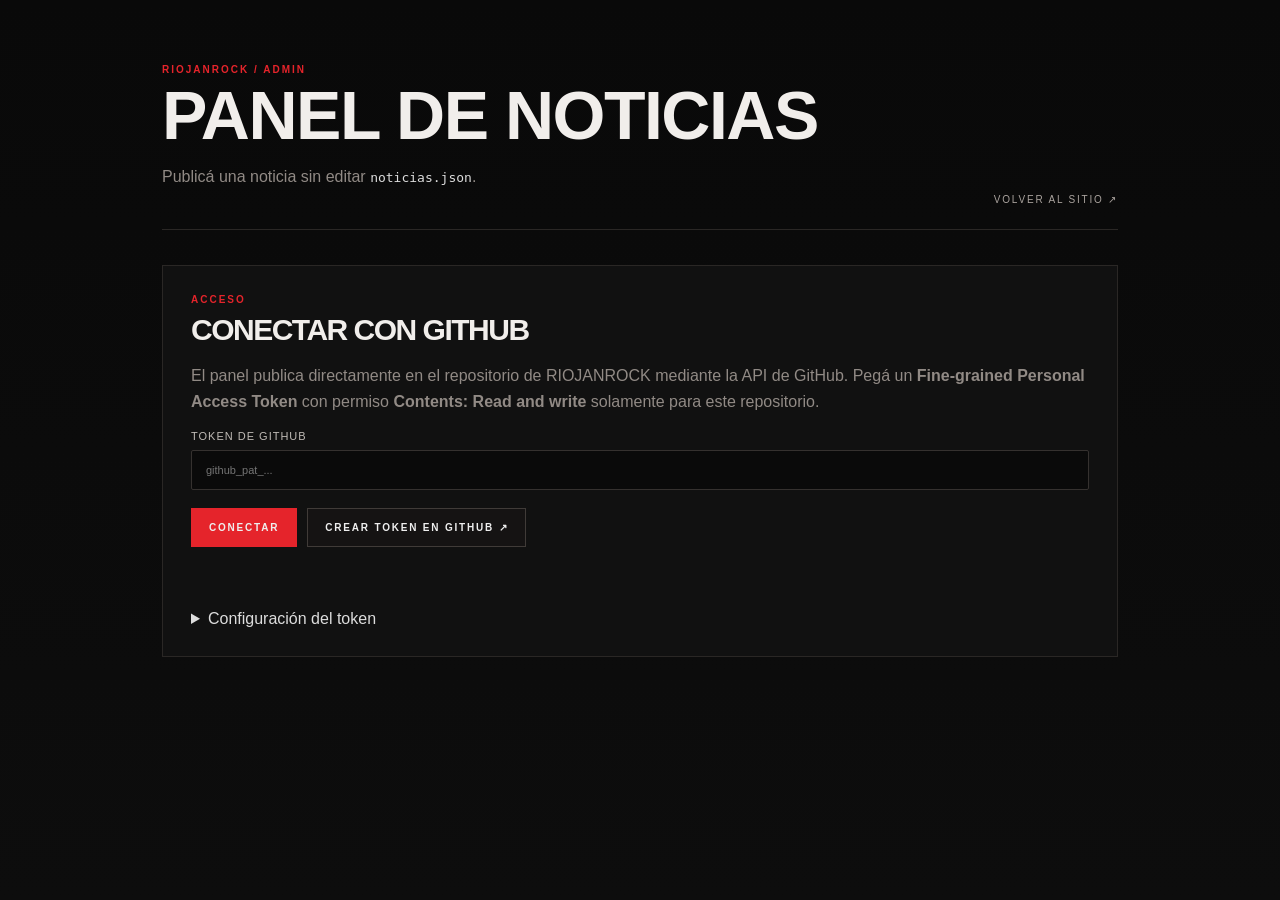
==== admin/index.html @ 0f3c1708 "Panel de Noticias" ====
<!DOCTYPE html>
<html lang="es">
<head>
  <meta charset="UTF-8">
  <meta name="viewport" content="width=device-width, initial-scale=1.0">
  <meta name="robots" content="noindex,nofollow,noarchive">
  <title>ADMIN · RIOJANROCK</title>
  <link rel="stylesheet" href="admin.css">
</head>
<body>
  <main class="admin-shell">
    <header class="admin-head">
      <div>
        <div class="eyebrow">RIOJANROCK / ADMIN</div>
        <h1>Panel de noticias</h1>
        <p>Publicá una noticia sin editar <code>noticias.json</code>.</p>
      </div>
      <a href="../index.html" class="back-link">VOLVER AL SITIO ↗</a>
    </header>

    <section id="loginView" class="panel">
      <div class="panel-label">ACCESO</div>
      <h2>Conectar con GitHub</h2>
      <p class="muted">
        El panel publica directamente en el repositorio de RIOJANROCK mediante
        la API de GitHub. Pegá un <strong>Fine-grained Personal Access Token</strong>
        con permiso <strong>Contents: Read and write</strong> solamente para este repositorio.
      </p>

      <label>
        Token de GitHub
        <input id="token" type="password" autocomplete="off" spellcheck="false"
          placeholder="github_pat_..." />
      </label>

      <div class="actions">
        <button id="connectBtn" class="btn primary">CONECTAR</button>
        <a
          href="https://github.com/settings/personal-access-tokens/fine-grained"
          target="_blank" rel="noopener"
          class="btn ghost"
        >CREAR TOKEN EN GITHUB ↗</a>
      </div>

      <div id="loginStatus" class="status" role="status" aria-live="polite"></div>

      <details class="help">
        <summary>Configuración del token</summary>
        <ol>
          <li>Resource owner: <strong>DGJavierVazquez</strong>.</li>
          <li>Repository access: <strong>Only select repositories</strong>.</li>
          <li>Seleccioná: <strong>riojanrock-v24</strong>.</li>
          <li>Repository permissions → <strong>Contents: Read and write</strong>.</li>
        </ol>
        <p>El token no se guarda en el código del sitio. Mientras uses el panel queda en la memoria de esta pestaña.</p>
      </details>
    </section>

    <section id="adminView" class="panel hidden">
      <div class="toolbar">
        <div>
          <div class="panel-label">NUEVA NOTICIA</div>
          <h2>Publicar</h2>
        </div>
        <button id="logoutBtn" class="btn ghost small">CERRAR SESIÓN</button>
      </div>

      <form id="newsForm" novalidate>
        <div class="grid two">
          <label>
            Título *
            <input id="title" name="title" required maxlength="120"
              placeholder="Ej.: Cadena Perpetua llega a La Rioja">
          </label>

          <label>
            Categoría *
            <select id="category" name="category" required>
              <option value="RECITALES">RECITALES</option>
              <option value="BANDAS">BANDAS</option>
              <option value="LANZAMIENTOS">LANZAMIENTOS</option>
              <option value="ENTREVISTAS">ENTREVISTAS</option>
              <option value="SESIONES">SESIONES</option>
              <option value="CULTURA ROCK">CULTURA ROCK</option>
              <option value="NOVEDADES">NOVEDADES</option>
            </select>
          </label>
        </div>

        <div class="grid two">
          <label>
            Fecha *
            <input id="date" name="date" type="date" required>
          </label>

          <label>
            Imagen *
            <input id="image" name="image" type="file" accept="image/jpeg,image/png,image/webp" required>
            <span class="field-help">Se optimiza automáticamente para la web.</span>
          </label>
        </div>

        <label>
          Bajada *
          <textarea id="excerpt" name="excerpt" rows="3" maxlength="260" required
            placeholder="El texto breve que aparecerá en la portada."></textarea>
        </label>

        <label>
          Texto de la noticia *
          <textarea id="body" name="body" rows="10" required
            placeholder="Escribí un párrafo por bloque. Dejá una línea en blanco entre párrafos."></textarea>
        </label>

        <label>
          Fuente
          <input id="source" name="source" maxlength="160" value="RIOJANROCK"
            placeholder="Ej.: RIOJANROCK / comunicado de la banda / flyer oficial">
        </label>

        <div class="preview-wrap">
          <div class="panel-label">VISTA PREVIA</div>
          <div class="preview">
            <img id="previewImage" alt="Vista previa" hidden>
            <div id="previewPlaceholder">Seleccioná una imagen para previsualizarla.</div>
            <div class="preview-copy">
              <div id="previewMeta">NOVEDADES · FECHA</div>
              <h3 id="previewTitle">Título de la noticia</h3>
              <p id="previewExcerpt">La bajada aparecerá acá.</p>
            </div>
          </div>
        </div>

        <div class="actions">
          <button id="publishBtn" type="submit" class="btn primary">PUBLICAR NOTICIA</button>
          <button id="clearBtn" type="button" class="btn ghost">LIMPIAR</button>
        </div>

        <div id="publishStatus" class="status" role="status" aria-live="polite"></div>
      </form>

      <div class="notice">
        <strong>Qué ocurre al publicar:</strong>
        la imagen y el archivo de noticias se escriben en GitHub. Después GitHub Pages
        reconstruye el sitio y la noticia pasa a formar parte de la portada.
      </div>
    </section>
  </main>

  <script src="admin.js"></script>
</body>
</html>
---- admin/admin.css ----
*{box-sizing:border-box}
:root{--bg:#0a0a0a;--panel:#111;--line:#2a2725;--text:#f1eeeb;--muted:#918a85;--red:#e5242b;--green:#25d366}
html{background:var(--bg)}
body{margin:0;background:linear-gradient(180deg,#090909 0%,#0d0d0d 100%);color:var(--text);font-family:Arial,Helvetica,sans-serif;min-height:100vh}
.admin-shell{max-width:1000px;margin:0 auto;padding:64px 22px 100px}
.admin-head{display:flex;justify-content:space-between;gap:25px;align-items:flex-end;margin-bottom:35px;padding-bottom:24px;border-bottom:1px solid var(--line)}
.eyebrow,.panel-label{font-size:10px;letter-spacing:2px;text-transform:uppercase;color:var(--red);font-weight:700}
.admin-head h1,.panel h2{margin:8px 0 8px;text-transform:uppercase;letter-spacing:-1.5px}
.admin-head h1{font-size:clamp(38px,6vw,68px);line-height:.95}
.panel h2{font-size:30px}
.admin-head p,.muted{color:var(--muted);line-height:1.6}
.back-link{color:#aaa39e;text-decoration:none;font-size:10px;letter-spacing:1.8px}
.panel{background:rgba(18,18,18,.92);border:1px solid var(--line);padding:28px}
.hidden{display:none}
label{display:block;font-size:11px;letter-spacing:1px;text-transform:uppercase;color:#c0bbb6;margin-bottom:18px}
input,select,textarea{display:block;width:100%;margin-top:8px;background:#0a0a0a;border:1px solid #35312f;color:var(--text);border-radius:2px;padding:13px 14px;font:inherit;text-transform:none;letter-spacing:0}
input:focus,select:focus,textarea:focus{outline:2px solid rgba(229,36,43,.35);border-color:var(--red)}
textarea{resize:vertical;line-height:1.6}
.grid{display:grid;gap:16px}
.grid.two{grid-template-columns:1fr 1fr}
.field-help{display:block;margin-top:7px;color:#6e6863;font-size:10px;letter-spacing:.2px;text-transform:none}
.actions{display:flex;gap:10px;flex-wrap:wrap;align-items:center;margin-top:8px}
.btn{border:1px solid #403b38;background:#151313;color:#eee;text-decoration:none;padding:13px 17px;font-size:10px;letter-spacing:1.8px;font-weight:700;cursor:pointer;display:inline-flex;align-items:center;justify-content:center}
.btn.primary{background:var(--red);border-color:var(--red)}
.btn.ghost:hover{background:#1b1716}
.btn.small{padding:9px 12px}
.toolbar{display:flex;align-items:flex-end;justify-content:space-between;gap:20px;margin-bottom:25px}
.status{min-height:22px;margin-top:16px;font-size:12px;line-height:1.5;color:#bbb4af}
.status.ok{color:var(--green)}
.status.err{color:#ff6c72}
.help{margin-top:25px;color:#aaa39e}
.help summary{cursor:pointer;color:#ddd}
.help ol{line-height:1.8}
.preview-wrap{margin-top:30px}
.preview{margin-top:10px;display:grid;grid-template-columns:260px 1fr;border:1px solid var(--line);background:#0b0b0b}
.preview img{width:100%;height:100%;min-height:180px;object-fit:cover;background:#070707}
#previewPlaceholder{min-height:180px;display:grid;place-items:center;color:#6e6863;font-size:11px;text-align:center;padding:20px}
.preview-copy{padding:22px}
.preview-copy #previewMeta{font-size:9px;letter-spacing:1.8px;color:var(--red);text-transform:uppercase}
.preview-copy h3{font-size:28px;line-height:1.05;text-transform:uppercase;margin:10px 0 12px}
.preview-copy p{color:#9b9590;line-height:1.55;margin:0}
.notice{margin-top:26px;padding:16px;border:1px solid #34302e;background:#0d0d0d;color:#918a85;font-size:12px;line-height:1.6}
.notice strong{color:#ddd}
code{color:#ddd}
@media(max-width:720px){.admin-head{display:block}.back-link{display:inline-block;margin-top:14px}.grid.two{grid-template-columns:1fr}.preview{grid-template-columns:1fr}.preview img{min-height:220px}.toolbar{align-items:flex-start}}
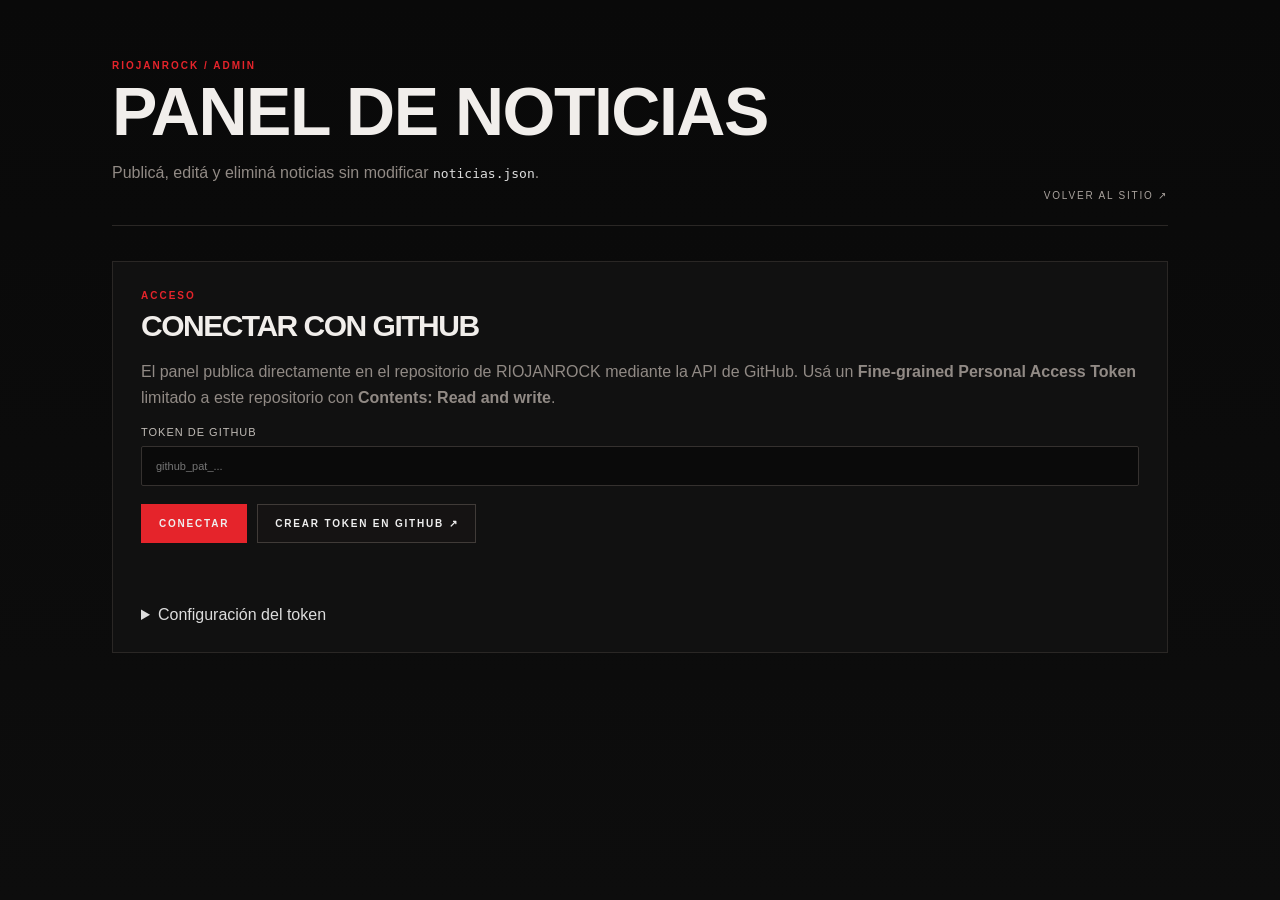
==== commit c54d9f48: "ADMIN Corregido" ====
--- a/admin/index.html
+++ b/admin/index.html
@@ -13,7 +13,7 @@
       <div>
         <div class="eyebrow">RIOJANROCK / ADMIN</div>
         <h1>Panel de noticias</h1>
-        <p>Publicá una noticia sin editar <code>noticias.json</code>.</p>
+        <p>Publicá, editá y eliminá noticias sin modificar <code>noticias.json</code>.</p>
       </div>
       <a href="../index.html" class="back-link">VOLVER AL SITIO ↗</a>
     </header>
@@ -22,24 +22,20 @@
       <div class="panel-label">ACCESO</div>
       <h2>Conectar con GitHub</h2>
       <p class="muted">
-        El panel publica directamente en el repositorio de RIOJANROCK mediante
-        la API de GitHub. Pegá un <strong>Fine-grained Personal Access Token</strong>
-        con permiso <strong>Contents: Read and write</strong> solamente para este repositorio.
+        El panel publica directamente en el repositorio de RIOJANROCK mediante la API de GitHub.
+        Usá un <strong>Fine-grained Personal Access Token</strong> limitado a este repositorio con
+        <strong>Contents: Read and write</strong>.
       </p>
 
       <label>
         Token de GitHub
-        <input id="token" type="password" autocomplete="off" spellcheck="false"
-          placeholder="github_pat_..." />
+        <input id="token" type="password" autocomplete="off" spellcheck="false" placeholder="github_pat_...">
       </label>
 
       <div class="actions">
         <button id="connectBtn" class="btn primary">CONECTAR</button>
-        <a
-          href="https://github.com/settings/personal-access-tokens/fine-grained"
-          target="_blank" rel="noopener"
-          class="btn ghost"
-        >CREAR TOKEN EN GITHUB ↗</a>
+        <a href="https://github.com/settings/personal-access-tokens/new"
+           target="_blank" rel="noopener" class="btn ghost">CREAR TOKEN EN GITHUB ↗</a>
       </div>
 
       <div id="loginStatus" class="status" role="status" aria-live="polite"></div>
@@ -52,98 +48,117 @@
           <li>Seleccioná: <strong>riojanrock-v24</strong>.</li>
           <li>Repository permissions → <strong>Contents: Read and write</strong>.</li>
         </ol>
-        <p>El token no se guarda en el código del sitio. Mientras uses el panel queda en la memoria de esta pestaña.</p>
+        <p>El token no se guarda en el código del sitio. Se mantiene solo en la memoria de esta pestaña.</p>
       </details>
     </section>
 
-    <section id="adminView" class="panel hidden">
-      <div class="toolbar">
+    <section id="adminView" class="hidden">
+      <div class="toolbar panel">
         <div>
-          <div class="panel-label">NUEVA NOTICIA</div>
-          <h2>Publicar</h2>
+          <div class="panel-label">CONTENIDO</div>
+          <h2>Noticias</h2>
         </div>
-        <button id="logoutBtn" class="btn ghost small">CERRAR SESIÓN</button>
+        <div class="actions">
+          <button id="newBtn" class="btn primary">NUEVA NOTICIA</button>
+          <button id="reloadBtn" class="btn ghost">ACTUALIZAR LISTA</button>
+          <button id="logoutBtn" class="btn ghost small">CERRAR SESIÓN</button>
+        </div>
       </div>
 
-      <form id="newsForm" novalidate>
-        <div class="grid two">
+      <section class="panel">
+        <div id="newsList" class="news-list">
+          <div class="empty-state">Cargando noticias…</div>
+        </div>
+      </section>
+
+      <section id="formPanel" class="panel hidden">
+        <div class="toolbar">
+          <div>
+            <div class="panel-label">EDITOR</div>
+            <h2 id="formHeading">Nueva noticia</h2>
+          </div>
+          <button id="cancelEditBtn" type="button" class="btn ghost">CANCELAR</button>
+        </div>
+
+        <form id="newsForm" novalidate>
+          <div class="grid two">
+            <label>
+              Título *
+              <input id="title" name="title" required maxlength="120"
+                placeholder="Ej.: Cadena Perpetua llega a La Rioja">
+            </label>
+
+            <label>
+              Categoría *
+              <select id="category" name="category" required>
+                <option value="RECITALES">RECITALES</option>
+                <option value="BANDAS">BANDAS</option>
+                <option value="LANZAMIENTOS">LANZAMIENTOS</option>
+                <option value="ENTREVISTAS">ENTREVISTAS</option>
+                <option value="SESIONES">SESIONES</option>
+                <option value="CULTURA ROCK">CULTURA ROCK</option>
+                <option value="NOVEDADES">NOVEDADES</option>
+              </select>
+            </label>
+          </div>
+
+          <div class="grid two">
+            <label>
+              Fecha *
+              <input id="date" name="date" type="date" required>
+            </label>
+
+            <label>
+              Nueva imagen
+              <input id="image" name="image" type="file" accept="image/jpeg,image/png,image/webp">
+              <span id="imageHelp" class="field-help">Obligatoria al crear. Al editar, dejala vacía para conservar la imagen actual.</span>
+            </label>
+          </div>
+
+          <div id="currentImageRow" class="current-image-row hidden">
+            <div class="panel-label">IMAGEN ACTUAL</div>
+            <img id="currentImage" alt="Imagen actual de la noticia">
+          </div>
+
           <label>
-            Título *
-            <input id="title" name="title" required maxlength="120"
-              placeholder="Ej.: Cadena Perpetua llega a La Rioja">
+            Bajada *
+            <textarea id="excerpt" name="excerpt" rows="3" maxlength="260" required
+              placeholder="El texto breve que aparecerá en la portada."></textarea>
           </label>
 
           <label>
-            Categoría *
-            <select id="category" name="category" required>
-              <option value="RECITALES">RECITALES</option>
-              <option value="BANDAS">BANDAS</option>
-              <option value="LANZAMIENTOS">LANZAMIENTOS</option>
-              <option value="ENTREVISTAS">ENTREVISTAS</option>
-              <option value="SESIONES">SESIONES</option>
-              <option value="CULTURA ROCK">CULTURA ROCK</option>
-              <option value="NOVEDADES">NOVEDADES</option>
-            </select>
-          </label>
-        </div>
-
-        <div class="grid two">
-          <label>
-            Fecha *
-            <input id="date" name="date" type="date" required>
+            Texto de la noticia *
+            <textarea id="body" name="body" rows="10" required
+              placeholder="Escribí un párrafo por bloque. Dejá una línea en blanco entre párrafos."></textarea>
           </label>
 
           <label>
-            Imagen *
-            <input id="image" name="image" type="file" accept="image/jpeg,image/png,image/webp" required>
-            <span class="field-help">Se optimiza automáticamente para la web.</span>
+            Fuente
+            <input id="source" name="source" maxlength="160" value="RIOJANROCK"
+              placeholder="Ej.: RIOJANROCK / comunicado de la banda / flyer oficial">
           </label>
-        </div>
 
-        <label>
-          Bajada *
-          <textarea id="excerpt" name="excerpt" rows="3" maxlength="260" required
-            placeholder="El texto breve que aparecerá en la portada."></textarea>
-        </label>
-
-        <label>
-          Texto de la noticia *
-          <textarea id="body" name="body" rows="10" required
-            placeholder="Escribí un párrafo por bloque. Dejá una línea en blanco entre párrafos."></textarea>
-        </label>
-
-        <label>
-          Fuente
-          <input id="source" name="source" maxlength="160" value="RIOJANROCK"
-            placeholder="Ej.: RIOJANROCK / comunicado de la banda / flyer oficial">
-        </label>
-
-        <div class="preview-wrap">
-          <div class="panel-label">VISTA PREVIA</div>
-          <div class="preview">
-            <img id="previewImage" alt="Vista previa" hidden>
-            <div id="previewPlaceholder">Seleccioná una imagen para previsualizarla.</div>
-            <div class="preview-copy">
-              <div id="previewMeta">NOVEDADES · FECHA</div>
-              <h3 id="previewTitle">Título de la noticia</h3>
-              <p id="previewExcerpt">La bajada aparecerá acá.</p>
+          <div class="preview-wrap">
+            <div class="panel-label">VISTA PREVIA</div>
+            <div class="preview">
+              <img id="previewImage" alt="Vista previa" hidden>
+              <div id="previewPlaceholder">Seleccioná una imagen para previsualizarla.</div>
+              <div class="preview-copy">
+                <div id="previewMeta">NOVEDADES · FECHA</div>
+                <h3 id="previewTitle">Título de la noticia</h3>
+                <p id="previewExcerpt">La bajada aparecerá acá.</p>
+              </div>
             </div>
           </div>
-        </div>
 
-        <div class="actions">
-          <button id="publishBtn" type="submit" class="btn primary">PUBLICAR NOTICIA</button>
-          <button id="clearBtn" type="button" class="btn ghost">LIMPIAR</button>
-        </div>
+          <div class="actions">
+            <button id="publishBtn" type="submit" class="btn primary">PUBLICAR NOTICIA</button>
+            <button id="clearBtn" type="button" class="btn ghost">LIMPIAR</button>
+          </div>
 
-        <div id="publishStatus" class="status" role="status" aria-live="polite"></div>
-      </form>
-
-      <div class="notice">
-        <strong>Qué ocurre al publicar:</strong>
-        la imagen y el archivo de noticias se escriben en GitHub. Después GitHub Pages
-        reconstruye el sitio y la noticia pasa a formar parte de la portada.
-      </div>
+          <div id="publishStatus" class="status" role="status" aria-live="polite"></div>
+        </form>
+      </section>
     </section>
   </main>
 
--- a/admin/admin.css
+++ b/admin/admin.css
@@ -1,8 +1,8 @@
 *{box-sizing:border-box}
-:root{--bg:#0a0a0a;--panel:#111;--line:#2a2725;--text:#f1eeeb;--muted:#918a85;--red:#e5242b;--green:#25d366}
+:root{--bg:#0a0a0a;--panel:#111;--line:#2a2725;--text:#f1eeeb;--muted:#918a85;--red:#e5242b;--green:#25d366;--danger:#ff6670}
 html{background:var(--bg)}
 body{margin:0;background:linear-gradient(180deg,#090909 0%,#0d0d0d 100%);color:var(--text);font-family:Arial,Helvetica,sans-serif;min-height:100vh}
-.admin-shell{max-width:1000px;margin:0 auto;padding:64px 22px 100px}
+.admin-shell{max-width:1100px;margin:0 auto;padding:60px 22px 100px}
 .admin-head{display:flex;justify-content:space-between;gap:25px;align-items:flex-end;margin-bottom:35px;padding-bottom:24px;border-bottom:1px solid var(--line)}
 .eyebrow,.panel-label{font-size:10px;letter-spacing:2px;text-transform:uppercase;color:var(--red);font-weight:700}
 .admin-head h1,.panel h2{margin:8px 0 8px;text-transform:uppercase;letter-spacing:-1.5px}
@@ -10,27 +10,41 @@
 .panel h2{font-size:30px}
 .admin-head p,.muted{color:var(--muted);line-height:1.6}
 .back-link{color:#aaa39e;text-decoration:none;font-size:10px;letter-spacing:1.8px}
-.panel{background:rgba(18,18,18,.92);border:1px solid var(--line);padding:28px}
-.hidden{display:none}
+.panel{background:rgba(18,18,18,.94);border:1px solid var(--line);padding:28px;margin-bottom:18px}
+.hidden{display:none!important}
 label{display:block;font-size:11px;letter-spacing:1px;text-transform:uppercase;color:#c0bbb6;margin-bottom:18px}
 input,select,textarea{display:block;width:100%;margin-top:8px;background:#0a0a0a;border:1px solid #35312f;color:var(--text);border-radius:2px;padding:13px 14px;font:inherit;text-transform:none;letter-spacing:0}
 input:focus,select:focus,textarea:focus{outline:2px solid rgba(229,36,43,.35);border-color:var(--red)}
 textarea{resize:vertical;line-height:1.6}
 .grid{display:grid;gap:16px}
 .grid.two{grid-template-columns:1fr 1fr}
-.field-help{display:block;margin-top:7px;color:#6e6863;font-size:10px;letter-spacing:.2px;text-transform:none}
+.field-help{display:block;margin-top:7px;color:#6e6863;font-size:10px;letter-spacing:.2px;text-transform:none;line-height:1.45}
 .actions{display:flex;gap:10px;flex-wrap:wrap;align-items:center;margin-top:8px}
 .btn{border:1px solid #403b38;background:#151313;color:#eee;text-decoration:none;padding:13px 17px;font-size:10px;letter-spacing:1.8px;font-weight:700;cursor:pointer;display:inline-flex;align-items:center;justify-content:center}
 .btn.primary{background:var(--red);border-color:var(--red)}
+.btn.danger{background:transparent;border-color:#5b2528;color:#ff8b91}
+.btn.danger:hover{background:#281012}
 .btn.ghost:hover{background:#1b1716}
 .btn.small{padding:9px 12px}
-.toolbar{display:flex;align-items:flex-end;justify-content:space-between;gap:20px;margin-bottom:25px}
+.toolbar{display:flex;align-items:center;justify-content:space-between;gap:20px}
 .status{min-height:22px;margin-top:16px;font-size:12px;line-height:1.5;color:#bbb4af}
 .status.ok{color:var(--green)}
-.status.err{color:#ff6c72}
+.status.err{color:var(--danger)}
 .help{margin-top:25px;color:#aaa39e}
 .help summary{cursor:pointer;color:#ddd}
 .help ol{line-height:1.8}
+.news-list{display:grid;gap:1px;background:#2d2927}
+.news-row{display:grid;grid-template-columns:150px 1fr auto;gap:18px;align-items:center;background:#101010;padding:14px}
+.news-row:hover{background:#151313}
+.news-row img{width:150px;height:94px;object-fit:cover;background:#070707}
+.news-row h3{margin:3px 0 7px;font-size:20px;line-height:1.05;text-transform:uppercase}
+.news-row-meta{font-size:9px;letter-spacing:1.4px;text-transform:uppercase;color:#77716d}
+.news-row-meta span{color:var(--red)}
+.news-row p{margin:0;color:#938d88;font-size:12px;line-height:1.4}
+.news-row-actions{display:flex;gap:8px;flex-wrap:wrap;justify-content:flex-end}
+.empty-state{background:#111;padding:45px 20px;text-align:center;color:#77716d}
+.current-image-row{margin:5px 0 22px;padding:15px;border:1px solid var(--line);background:#0d0d0d}
+.current-image-row img{display:block;margin-top:10px;width:230px;max-width:100%;max-height:240px;object-fit:cover}
 .preview-wrap{margin-top:30px}
 .preview{margin-top:10px;display:grid;grid-template-columns:260px 1fr;border:1px solid var(--line);background:#0b0b0b}
 .preview img{width:100%;height:100%;min-height:180px;object-fit:cover;background:#070707}
@@ -42,4 +56,14 @@
 .notice{margin-top:26px;padding:16px;border:1px solid #34302e;background:#0d0d0d;color:#918a85;font-size:12px;line-height:1.6}
 .notice strong{color:#ddd}
 code{color:#ddd}
-@media(max-width:720px){.admin-head{display:block}.back-link{display:inline-block;margin-top:14px}.grid.two{grid-template-columns:1fr}.preview{grid-template-columns:1fr}.preview img{min-height:220px}.toolbar{align-items:flex-start}}
+@media(max-width:760px){
+  .admin-head,.toolbar{display:block}
+  .back-link{display:inline-block;margin-top:14px}
+  .toolbar .actions{margin-top:15px}
+  .grid.two{grid-template-columns:1fr}
+  .news-row{grid-template-columns:90px 1fr}
+  .news-row img{width:90px;height:74px}
+  .news-row-actions{grid-column:1 / -1;justify-content:flex-start}
+  .preview{grid-template-columns:1fr}
+  .preview img{min-height:220px}
+}
